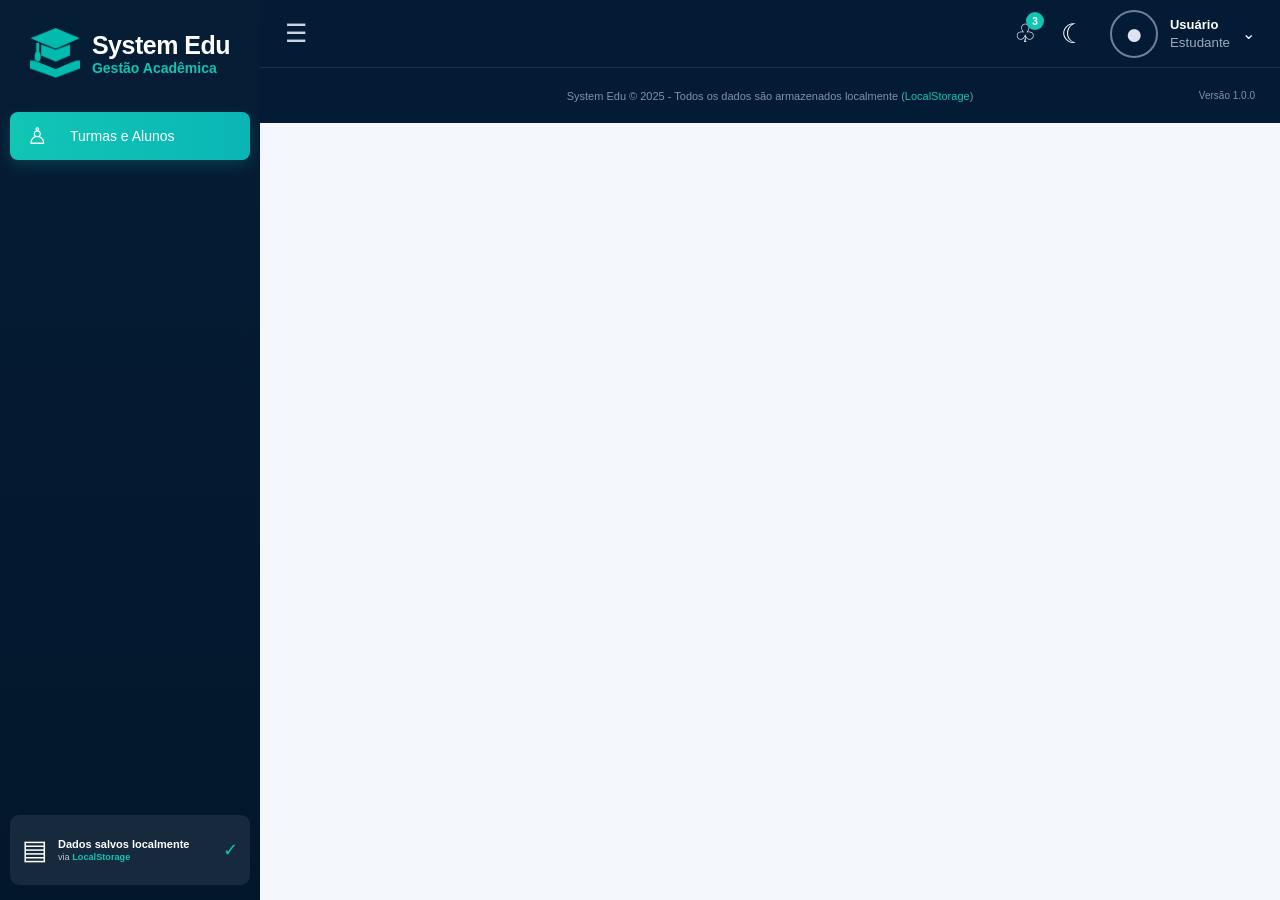
==== index.html @ 780459ab "layout" ====
<!DOCTYPE html>
<html lang="pt-BR">

<head>
  <meta charset="UTF-8">
  <meta name="viewport" content="width=device-width, initial-scale=1.0">
  <title>System Edu - Gestão Acadêmica</title>
  <link rel="stylesheet" href="layout.css">
  <link rel="stylesheet" href="alunos.css">
</head>

<body>

  <!-- SIDEBAR -->
  <aside class="sidebar">

    <div class="logo">
      <div class="logo-icon">
        <img src="imagens/logo.png" alt="Logo do System Edu">
      </div>
      <div>
        <h1>System Edu</h1>
        <span>Gestão Acadêmica</span>
      </div>
    </div>

    <nav class="menu">

      <a href="#" class="menu-item active">
        <span class="menu-icon">♙</span>
        Turmas e Alunos
      </a>

    </nav>

    <div class="storage">
      <div class="storage-icon">▤</div>
      <div>
        <strong>Dados salvos localmente</strong>
        <small>via <b>LocalStorage</b></small>
      </div>
      <span class="check">✓</span>
    </div>

  </aside>

  <!-- CONTEÚDO PRINCIPAL -->
  <main class="main">

    <!-- HEADER -->
    <header class="header">

      <button class="hamburger">☰</button>

      <div class="header-right">

        <div class="notification">
          ♧
          <span>3</span>
        </div>

        <div class="moon">☾</div>

        <div class="profile">
          <div class="avatar">●</div>

          <div class="profile-info">
            <strong>Usuário</strong>
            <small>Estudante</small>
          </div>

          <span>⌄</span>
        </div>

      </div>

    </header>

    <!-- FOOTER -->
    <footer>
      System Edu © 2025 - Todos os dados são armazenados localmente
      (<span>LocalStorage</span>)

      <small>Versão 1.0.0</small>
    </footer>

  </main>

</body>

</html>
---- layout.css ----
* {
    margin: 0;
    padding: 0;
    box-sizing: border-box;
}

:root {
    --sidebar: #061d36;
    --sidebar-light: #0b2948;
    --background: #f4f7fb;
    --panel: #ffffff;

    --text: #152d4d;
    --text-light: #718096;

    --cyan: #11c5b5;
    --cyan-dark: #08aa9c;
    --purple: #7135e8;
    --blue: #1683df;
    --green: #12a84a;
    --yellow: #f5ad00;
    --orange: #ff8b00;
    --pink: #ef4b88;
    --red: #f43f63;

    --border: #e1e7ee;
}

body {
    font-family: Arial, Helvetica, sans-serif;
    background: var(--background);
    color: var(--text);
}


/* =========================
   SIDEBAR
========================= */

.sidebar {
    position: fixed;
    left: 0;
    top: 0;

    width: 260px;
    height: 100vh;

    background: linear-gradient(180deg,
            #061d36 0%,
            #03172b 100%);

    color: white;

    display: flex;
    flex-direction: column;

    padding: 25px 10px 15px;

    z-index: 10;
}


.logo {
    display: flex;
    align-items: center;
    gap: 12px;
    padding: 0 13px 30px;
    justify-content: center;
}

.logo h1 {
    font-size: 25px;
    letter-spacing: -0.5px;
}

.logo img {
    margin-top: 3px;
    width: 50px;
    height: 50px;
}

.logo span {
    display: block;

    font-size: 14px;
    color: var(--cyan);
    font-weight: bold;
}


.menu {
    display: flex;
    flex-direction: column;
    gap: 5px;
}


.menu-item {
    height: 48px;

    display: flex;
    align-items: center;
    gap: 20px;

    padding: 0 15px;

    border-radius: 8px;

    color: #d3dce8;
    text-decoration: none;

    font-size: 14px;

    transition: .2s;
}

.menu-item:hover {
    background: rgba(255, 255, 255, .07);
}

.menu-item.active {
    background: linear-gradient(90deg,
            #11c6b5,
            #0ab6b5);

    color: white;
    box-shadow: 0 5px 15px rgba(17, 197, 181, .2);
}

.menu-icon {
    width: 25px;

    text-align: center;

    font-size: 23px;
}


.storage {
    margin-top: auto;

    min-height: 70px;

    padding: 12px;

    border-radius: 9px;

    background: rgba(255, 255, 255, .08);

    display: flex;
    align-items: center;
    gap: 10px;

    font-size: 11px;
}

.storage-icon {
    font-size: 27px;
}

.storage strong {
    display: block;
    font-size: 11px;
}

.storage small {
    color: #b9c5d3;
}

.storage b {
    color: var(--cyan);
}

.check {
    margin-left: auto;
    color: var(--cyan);
    font-size: 18px;
}


/* =========================
   MAIN
========================= */

.main {
    margin-left: 260px;
    min-height: 100vh;
}


/* =========================
   HEADER
========================= */

.header {
    height: 68px;

    background: #031b35;

    border-bottom: 1px solid rgba(255, 255, 255, .1);

    display: flex;
    align-items: center;

    padding: 0 25px;

    color: white;
}

.hamburger {
    border: none;
    background: transparent;

    color: #cbd5e1;

    font-size: 25px;

    cursor: pointer;
}

.header-right {
    margin-left: auto;

    display: flex;
    align-items: center;

    gap: 25px;
}

.notification {
    position: relative;

    font-size: 25px;
}

.notification span {
    position: absolute;

    top: -7px;
    right: -8px;

    width: 18px;
    height: 18px;

    border-radius: 50%;

    background: var(--cyan);

    display: flex;
    align-items: center;
    justify-content: center;

    font-size: 10px;
    font-weight: bold;
}

.moon {
    font-size: 27px;
}

.profile {
    display: flex;
    align-items: center;
    gap: 12px;
}

.avatar {
    width: 48px;
    height: 48px;

    border: 2px solid #718096;

    border-radius: 50%;

    display: flex;
    align-items: center;
    justify-content: center;

    font-size: 30px;

    color: #dce5ef;
}

.profile-info strong {
    display: block;
    font-size: 13px;
}

.profile-info small {
    display: block;
    margin-top: 3px;
    color: #9aa9bb;
}

/* =========================
   FOOTER
========================= */

footer {
    height: 55px;

    margin-top: 0;

    padding: 0 25px;

    background: #031b35;

    color: #8292a7;

    display: flex;
    align-items: center;
    justify-content: center;

    position: relative;

    font-size: 11px;
}

footer span {
    color: var(--cyan);
}

footer small {
    position: absolute;

    right: 25px;

    font-size: 10px;
}


/* =========================
   RESPONSIVIDADE
========================= */

@media (max-width: 1200px) {

    .sidebar {
        width: 220px;
    }

    .main {
        margin-left: 220px;
    }
}


@media (max-width: 900px) {

    .sidebar {
        width: 70px;
        padding: 20px 8px;
    }

    .logo {
        justify-content: center;
        padding: 0 0 25px;
    }

    .logo>div:last-child,
    .menu-item {
        font-size: 0;
    }

    .menu-item {
        justify-content: center;
        padding: 0;
    }

    .storage {
        display: none;
    }

    .main {
        margin-left: 70px;
    }
}


@media (max-width: 650px) {
    .header {
        padding: 0 15px;
    }

    .profile-info {
        display: none;
    }

    footer {
        text-align: center;
        padding: 10px;
    }

    footer small {
        display: none;
    }
}


@media (max-width: 450px) {

    .sidebar {
        display: none;
    }

    .main {
        margin-left: 0;
    }
}
---- alunos.css ----
/* ================================
   MAIN
================================ */

.main {
  margin-left: 260px;

  min-height: 100vh;

  background: var(--background);

  color: var(--text);
}


/* ================================
   CABEÇALHO DA PÁGINA
================================ */

.page-header {
  display: flex;
  align-items: center;

  gap: 14px;

  padding: 20px 25px 15px;
}

.page-icon {
  width: 44px;
  height: 44px;

  display: flex;
  align-items: center;
  justify-content: center;

  border-radius: 9px;

  background: #102e50;

  color: white;

  font-size: 22px;
}

.page-header h2 {
  font-size: 25px;

  margin-bottom: 4px;
}

.page-header p {
  color: var(--text-light);

  font-size: 13px;
}


/* ================================
   CARD
================================ */

.card {
  background: var(--panel);

  border: 1px solid var(--border);

  border-radius: 10px;

  margin: 0 20px 15px;

  overflow: hidden;
}


/* ================================
   TÍTULO DO CARD
================================ */

.card-title {
  padding: 20px 22px 12px;

  border-bottom: 1px solid var(--border);
}

.card-title h3 {
  position: relative;

  display: inline-block;

  font-size: 15px;

  padding-bottom: 12px;
}

.card-title h3::after {
  content: "";

  position: absolute;

  left: 0;
  bottom: -13px;

  width: 75px;
  height: 2px;

  background: var(--cyan);
}


/* ================================
   FORMULÁRIO
================================ */

.student-form {
  padding: 20px 22px;

  display: grid;

  grid-template-columns:
    repeat(4, 1fr);

  gap: 18px 22px;
}

.form-group {
  display: flex;
  flex-direction: column;
}

.form-group label {
  margin-bottom: 7px;

  font-size: 11px;

  font-weight: bold;

  color: var(--text);
}

.form-group input,
.form-group select {
  width: 100%;

  height: 42px;

  padding: 0 12px;

  border: 1px solid #dce3eb;

  border-radius: 6px;

  background: white;

  color: #52657d;

  font-family: inherit;

  font-size: 11px;

  outline: none;

  transition: border .2s, box-shadow .2s;
}

.form-group input::placeholder {
  color: #a1adbd;
}

.form-group input:focus,
.form-group select:focus {
  border-color: var(--cyan);

  box-shadow:
    0 0 0 2px rgba(17, 197, 181, .08);
}


/* Remove aparência padrão em alguns navegadores */

.form-group input[type="date"] {
  color: #52657d;
}


/* ================================
   BOTÃO DO FORMULÁRIO
================================ */

.form-actions {
  grid-column: 1 / -1;

  display: flex;
  justify-content: flex-end;

  margin-top: 2px;
}

.btn-primary {
  height: 42px;

  padding: 0 22px;

  border: none;

  border-radius: 6px;

  background: var(--cyan);

  color: white;

  font-size: 12px;

  font-weight: bold;

  cursor: pointer;

  transition: .2s;
}

.btn-primary:hover {
  background: var(--cyan-dark);

  transform: translateY(-1px);
}


/* ================================
   CABEÇALHO DA TABELA
================================ */

.table-header {
  min-height: 70px;

  padding: 15px 22px;

  display: flex;

  align-items: center;

  justify-content: space-between;

  border-bottom: 1px solid var(--border);
}

.table-header h3 {
  font-size: 15px;
}

.table-header h3 span {
  color: var(--text-light);

  font-weight: normal;
}


/* ================================
   FERRAMENTAS
================================ */

.table-tools {
  display: flex;

  gap: 12px;
}

.search-box {
  width: 245px;
  height: 36px;

  display: flex;
  align-items: center;

  gap: 8px;

  padding: 0 11px;

  border: 1px solid var(--border);

  border-radius: 6px;

  background: white;
}

.search-box span {
  font-size: 20px;

  color: #718096;
}

.search-box input {
  width: 100%;

  border: none;
  outline: none;

  font-family: inherit;

  font-size: 11px;

  color: var(--text);
}

.search-box input::placeholder {
  color: #a1adbd;
}


.btn-filter {
  height: 36px;

  padding: 0 16px;

  border: none;

  border-radius: 6px;

  background: var(--cyan);

  color: white;

  font-size: 11px;

  font-weight: bold;

  cursor: pointer;
}

.btn-filter:hover {
  background: var(--cyan-dark);
}


/* ================================
   TABELA
================================ */

.table-container {
  width: 100%;

  overflow-x: auto;
}

.students-table {
  width: 100%;

  border-collapse: collapse;

  white-space: nowrap;
}

.students-table th {
  height: 45px;

  padding: 0 10px;

  text-align: left;

  background: #fafbfd;

  border-bottom: 1px solid var(--border);

  color: #53657d;

  font-size: 10px;

  font-weight: bold;
}

.students-table td {
  height: 58px;

  padding: 0 10px;

  border-bottom: 1px solid var(--border);

  color: #52657d;

  font-size: 10px;
}

.students-table tbody tr {
  transition: background .15s;
}

.students-table tbody tr:hover {
  background: #f8fbfc;
}


/* ================================
   NOME DO ALUNO
================================ */

.student-name {
  display: flex;

  align-items: center;

  gap: 9px;

  min-width: 180px;
}

.student-name strong {
  color: var(--text);

  font-size: 11px;
}


/* ================================
   AVATAR
================================ */

.student-avatar {
  width: 29px;
  height: 29px;

  flex-shrink: 0;

  border-radius: 50%;

  display: flex;
  align-items: center;
  justify-content: center;

  color: white;

  font-size: 12px;

  font-weight: bold;
}

.avatar-green {
  background: var(--cyan);
}

.avatar-blue {
  background: var(--blue);
}

.avatar-purple {
  background: var(--purple);
}

.avatar-orange {
  background: var(--orange);
}

.avatar-pink {
  background: var(--pink);
}


/* ================================
   SEXO
================================ */

.gender {
  display: inline-flex;

  align-items: center;

  gap: 5px;

  font-size: 10px;
}

.gender.female {
  color: #ef4b88;
}

.gender.male {
  color: #1683df;
}


/* ================================
   AÇÕES
================================ */

.actions {
  display: flex;

  gap: 6px;
}

.actions button {
  width: 27px;
  height: 27px;

  border: none;

  border-radius: 5px;

  color: white;

  cursor: pointer;

  font-size: 13px;

  transition: .2s;
}

.actions .edit {
  background: var(--cyan);
}

.actions .delete {
  background: var(--red);
}

.actions button:hover {
  filter: brightness(.9);

  transform: translateY(-1px);
}


/* ================================
   RODAPÉ DA TABELA
================================ */

.table-footer {
  min-height: 58px;

  padding: 10px 22px;

  display: flex;

  align-items: center;

  justify-content: space-between;

  color: var(--text-light);

  font-size: 10px;
}


/* ================================
   PAGINAÇÃO
================================ */

.pagination {
  display: flex;

  align-items: center;

  gap: 8px;
}

.pagination button {
  width: 35px;
  height: 32px;

  border: 1px solid var(--border);

  border-radius: 5px;

  background: white;

  color: var(--text);

  cursor: pointer;

  font-size: 15px;
}

.pagination button:hover {
  border-color: var(--cyan);

  color: var(--cyan);
}

.pagination button.current {
  background: var(--cyan);

  border-color: var(--cyan);

  color: white;

  font-weight: bold;
}


/* ================================
   ITENS POR PÁGINA
================================ */

.per-page {
  height: 32px;

  padding: 0 10px;

  border: 1px solid var(--border);

  border-radius: 5px;

  background: white;

  color: #52657d;

  font-size: 10px;

  outline: none;
}


/* ================================
   RESPONSIVIDADE
================================ */

@media (max-width: 1200px) {

  .student-form {
    grid-template-columns:
      repeat(2, 1fr);
  }

}


@media (max-width: 850px) {

  .main {
    margin-left: 70px;
  }

  .page-header {
    padding-left: 15px;
  }

  .card {
    margin-left: 15px;
    margin-right: 15px;
  }

  .table-header {
    align-items: flex-start;

    flex-direction: column;

    gap: 12px;
  }

}


@media (max-width: 600px) {

  .student-form {
    grid-template-columns: 1fr;
  }

  .form-actions {
    justify-content: stretch;
  }

  .btn-primary {
    width: 100%;
  }

  .table-tools {
    width: 100%;
  }

  .search-box {
    flex: 1;

    width: auto;
  }

  .table-footer {
    flex-wrap: wrap;

    gap: 15px;
  }

}


@media (max-width: 450px) {

  .main {
    margin-left: 0;
  }

  .page-header h2 {
    font-size: 20px;
  }

  .page-header p {
    font-size: 11px;
  }

  .table-tools {
    flex-direction: column;
  }

  .btn-filter {
    width: 100%;
  }

}
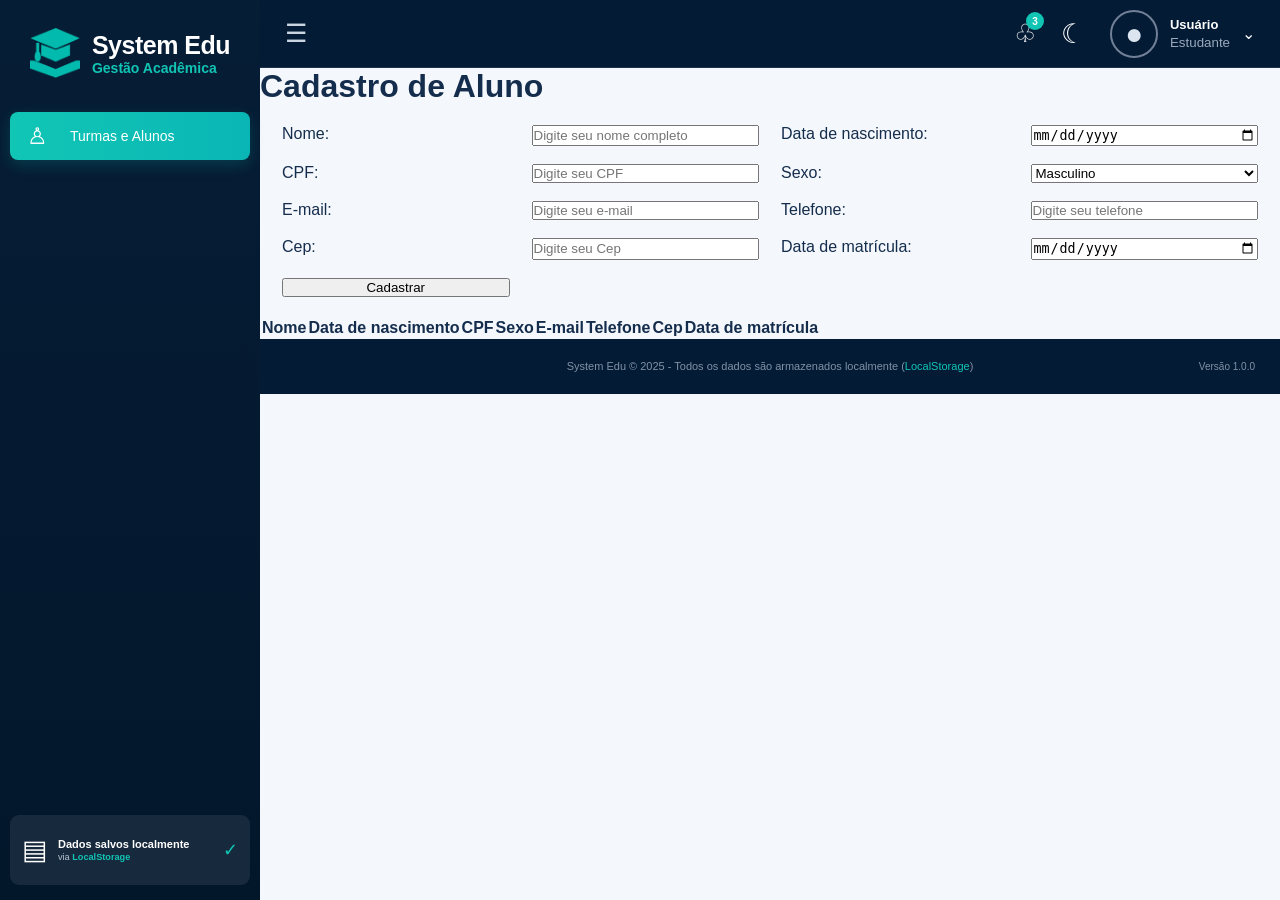
==== commit eb8e66c8: "modificar" ====
--- a/index.html
+++ b/index.html
@@ -76,6 +76,60 @@
 
     </header>
 
+        <H1>Cadastro de Aluno</H1>
+    <form class="student-form" id="formCadastro">
+        <label for="nome">Nome:</label>
+        <input type="text" id="nome" placeholder="Digite seu nome completo">
+
+        <label for="data_nascimento"> Data de nascimento:</label>
+        <input type="date" id="data_nascimento" placeholder="Digite sua data de nascimento">
+
+        <label for="cpf">CPF:</label>
+        <input type="text" id="cpf" placeholder="Digite seu CPF">
+
+        <label for="sexo">Sexo:</label>
+
+        <select id="sexo">
+            <option value="masculino">Masculino</option>
+            <option value="feminino">Feminino</option>
+        </select>
+
+        <label for="email">E-mail:</label>
+        <input type="email" id="email" placeholder="Digite seu e-mail">
+
+        <label for="telefone">Telefone:</label>
+        <input type="text" id="telefone" placeholder="Digite seu telefone">
+
+        <label for="cep">Cep:</label>
+        <input type="text" id="cep" placeholder="Digite seu Cep">
+
+        <label for="data_matricula">Data de matrícula:</label>
+        <input type="date" id="data_matricula" placeholder="Digite a data de matrícula">
+
+        <button type="submit">Cadastrar</button>
+</form>
+
+<table>
+    <tr>
+        <th>Nome</th>
+
+        <th>Data de nascimento</th>
+        
+        <th>CPF</th>
+        
+        <th>Sexo</th>
+        
+        <th>E-mail</th>
+        
+        <th>Telefone</th>
+        
+        <th>Cep</th>
+        
+        <th>Data de matrícula</th>
+    </tr>
+</table> 
+
+
     <!-- FOOTER -->
     <footer>
       System Edu © 2025 - Todos os dados são armazenados localmente
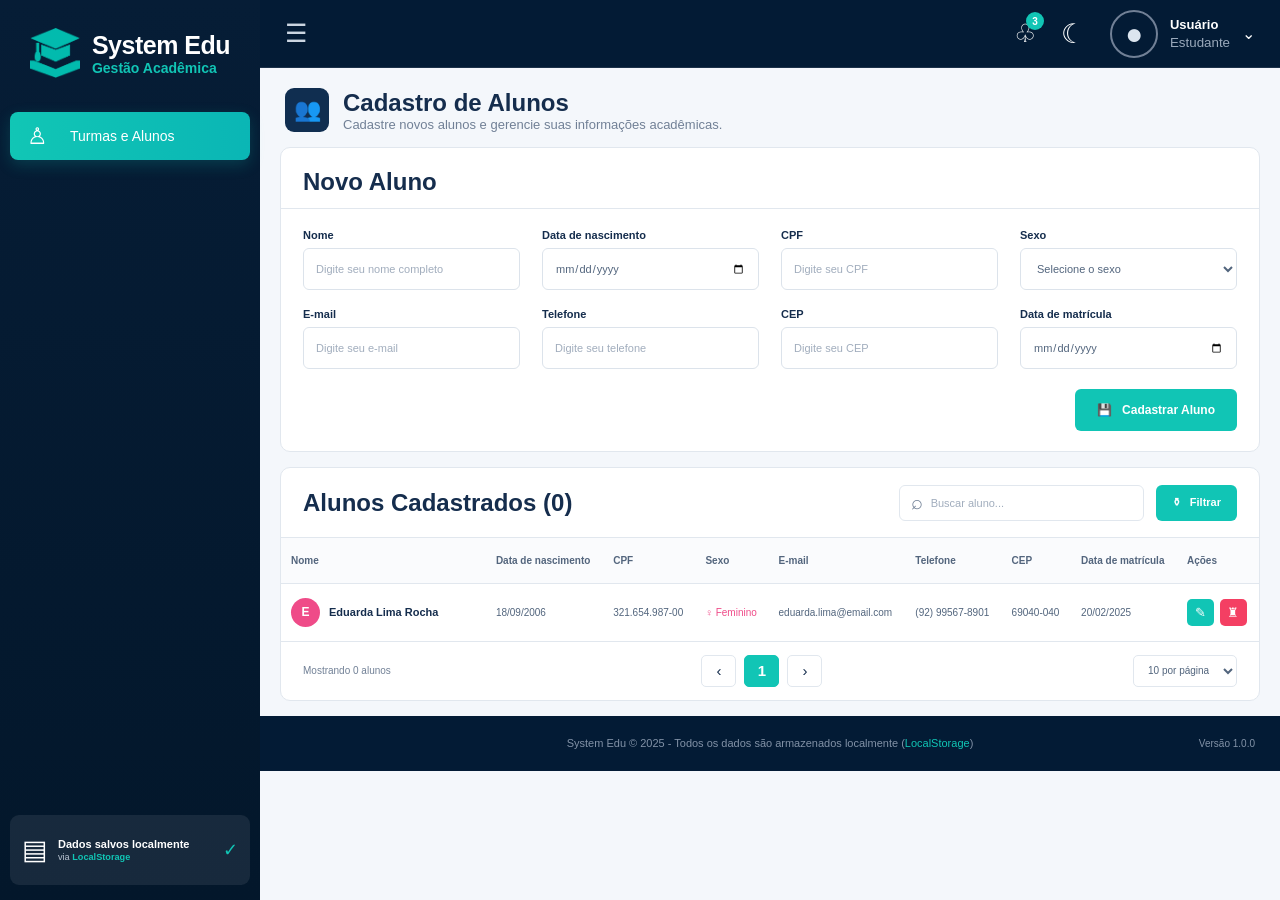
==== commit 42aedff8: "Layout:Tabela Alunos" ====
--- a/index.html
+++ b/index.html
@@ -1,145 +1,309 @@
-<!DOCTYPE html>
+<!doctype html>
 <html lang="pt-BR">
-
-<head>
-  <meta charset="UTF-8">
-  <meta name="viewport" content="width=device-width, initial-scale=1.0">
-  <title>System Edu - Gestão Acadêmica</title>
-  <link rel="stylesheet" href="layout.css">
-  <link rel="stylesheet" href="alunos.css">
-</head>
-
-<body>
-
-  <!-- SIDEBAR -->
-  <aside class="sidebar">
-
-    <div class="logo">
-      <div class="logo-icon">
-        <img src="imagens/logo.png" alt="Logo do System Edu">
+  <head>
+    <meta charset="UTF-8" />
+    <meta name="viewport" content="width=device-width, initial-scale=1.0" />
+    <title>System Edu - Gestão Acadêmica</title>
+    <link rel="stylesheet" href="layout.css" />
+    <link rel="stylesheet" href="alunos.css" />
+  </head>
+
+  <body>
+    <!-- SIDEBAR -->
+    <aside class="sidebar">
+      <div class="logo">
+        <div class="logo-icon">
+          <img src="imagens/logo.png" alt="Logo do System Edu" />
+        </div>
+        <div>
+          <h1>System Edu</h1>
+          <span>Gestão Acadêmica</span>
+        </div>
       </div>
-      <div>
-        <h1>System Edu</h1>
-        <span>Gestão Acadêmica</span>
+
+      <nav class="menu">
+        <a href="#" class="menu-item active">
+          <span class="menu-icon">♙</span>
+          Turmas e Alunos
+        </a>
+      </nav>
+
+      <div class="storage">
+        <div class="storage-icon">▤</div>
+        <div>
+          <strong>Dados salvos localmente</strong>
+          <small>via <b>LocalStorage</b></small>
+        </div>
+        <span class="check">✓</span>
       </div>
-    </div>
-
-    <nav class="menu">
-
-      <a href="#" class="menu-item active">
-        <span class="menu-icon">♙</span>
-        Turmas e Alunos
-      </a>
-
-    </nav>
-
-    <div class="storage">
-      <div class="storage-icon">▤</div>
-      <div>
-        <strong>Dados salvos localmente</strong>
-        <small>via <b>LocalStorage</b></small>
-      </div>
-      <span class="check">✓</span>
-    </div>
-
-  </aside>
-
-  <!-- CONTEÚDO PRINCIPAL -->
-  <main class="main">
-
-    <!-- HEADER -->
-    <header class="header">
-
-      <button class="hamburger">☰</button>
-
-      <div class="header-right">
-
-        <div class="notification">
-          ♧
-          <span>3</span>
-        </div>
-
-        <div class="moon">☾</div>
-
-        <div class="profile">
-          <div class="avatar">●</div>
-
-          <div class="profile-info">
-            <strong>Usuário</strong>
-            <small>Estudante</small>
-          </div>
-
-          <span>⌄</span>
-        </div>
-
-      </div>
-
-    </header>
-
-        <H1>Cadastro de Aluno</H1>
-    <form class="student-form" id="formCadastro">
-        <label for="nome">Nome:</label>
-        <input type="text" id="nome" placeholder="Digite seu nome completo">
-
-        <label for="data_nascimento"> Data de nascimento:</label>
-        <input type="date" id="data_nascimento" placeholder="Digite sua data de nascimento">
-
-        <label for="cpf">CPF:</label>
-        <input type="text" id="cpf" placeholder="Digite seu CPF">
-
-        <label for="sexo">Sexo:</label>
-
-        <select id="sexo">
-            <option value="masculino">Masculino</option>
-            <option value="feminino">Feminino</option>
-        </select>
-
-        <label for="email">E-mail:</label>
-        <input type="email" id="email" placeholder="Digite seu e-mail">
-
-        <label for="telefone">Telefone:</label>
-        <input type="text" id="telefone" placeholder="Digite seu telefone">
-
-        <label for="cep">Cep:</label>
-        <input type="text" id="cep" placeholder="Digite seu Cep">
-
-        <label for="data_matricula">Data de matrícula:</label>
-        <input type="date" id="data_matricula" placeholder="Digite a data de matrícula">
-
-        <button type="submit">Cadastrar</button>
-</form>
-
-<table>
-    <tr>
-        <th>Nome</th>
-
-        <th>Data de nascimento</th>
-        
-        <th>CPF</th>
-        
-        <th>Sexo</th>
-        
-        <th>E-mail</th>
-        
-        <th>Telefone</th>
-        
-        <th>Cep</th>
-        
-        <th>Data de matrícula</th>
-    </tr>
-</table> 
-
-
-    <!-- FOOTER -->
-    <footer>
-      System Edu © 2025 - Todos os dados são armazenados localmente
-      (<span>LocalStorage</span>)
-
-      <small>Versão 1.0.0</small>
-    </footer>
-
-  </main>
-
-</body>
-
-</html>+    </aside>
+
+    <!-- CONTEÚDO PRINCIPAL -->
+    <main class="main">
+      <!-- HEADER -->
+      <header class="header">
+        <button class="hamburger">☰</button>
+
+        <div class="header-right">
+          <div class="notification">
+            ♧
+            <span>3</span>
+          </div>
+
+          <div class="moon">☾</div>
+
+          <div class="profile">
+            <div class="avatar">●</div>
+
+            <div class="profile-info">
+              <strong>Usuário</strong>
+              <small>Estudante</small>
+            </div>
+
+            <span>⌄</span>
+          </div>
+        </div>
+      </header>
+
+      <section class="page-header">
+        <div class="page-icon">👥</div>
+
+        <div>
+          <h1>Cadastro de Alunos</h1>
+
+          <p>Cadastre novos alunos e gerencie suas informações acadêmicas.</p>
+        </div>
+      </section>
+
+      <!-- ==========================================
+         FORMULÁRIO DE CADASTRO
+    =========================================== -->
+
+      <section class="card student-form-card">
+        <!-- Título do formulário -->
+        <div class="card-title">
+          <h2>Novo Aluno</h2>
+        </div>
+
+        <!-- Formulário -->
+        <form id="formCadastro" class="student-form">
+          <!-- Nome -->
+          <div class="form-group">
+            <label for="nome"> Nome </label>
+
+            <input
+              placeholder="Digite seu nome completo"
+              type="text"
+              id="form_nome"
+            />
+          </div>
+
+          <!-- Data de nascimento -->
+          <div class="form-group">
+            <label for="data_nascimento"> Data de nascimento </label>
+
+            <input type="date" id="form_data_nascimento" />
+          </div>
+
+          <!-- CPF -->
+          <div class="form-group">
+            <label for="cpf"> CPF </label>
+
+            <input placeholder="Digite seu CPF" type="text" id="form_cpf" />
+          </div>
+
+          <!-- Sexo -->
+          <div class="form-group">
+            <label for="sexo"> Sexo </label>
+
+            <select id="form_sexo">
+              <option value="">Selecione o sexo</option>
+
+              <option value="masculino">Masculino</option>
+
+              <option value="feminino">Feminino</option>
+            </select>
+          </div>
+
+          <!-- E-mail -->
+          <div class="form-group">
+            <label for="email"> E-mail </label>
+
+            <input
+              placeholder="Digite seu e-mail"
+              type="email"
+              id="form_email"
+            />
+          </div>
+
+          <!-- Telefone -->
+          <div class="form-group">
+            <label for="telefone"> Telefone </label>
+
+            <input
+              placeholder="Digite seu telefone"
+              type="text"
+              id="form_telefone"
+            />
+          </div>
+
+          <!-- CEP -->
+          <div class="form-group">
+            <label for="cep"> CEP </label>
+
+            <input placeholder="Digite seu CEP" type="text" id="form_cep" />
+          </div>
+
+          <!-- Data de matrícula -->
+          <div class="form-group">
+            <label for="data_matricula"> Data de matrícula </label>
+
+            <input type="date" id="form_data_matricula" />
+          </div>
+
+          <!-- Botão de cadastro -->
+          <div class="form-actions">
+            <button type="submit" class="btn-primary">
+              💾 &nbsp; Cadastrar Aluno
+            </button>
+          </div>
+        </form>
+      </section>
+
+      <!-- ==========================================
+         TABELA DE ALUNOS
+    =========================================== -->
+
+      <section class="card students-card">
+        <!-- Cabeçalho da tabela -->
+        <div class="table-header">
+          <h2>
+            Alunos Cadastrados
+            <span>(0)</span>
+          </h2>
+
+          <!-- Ferramentas da tabela -->
+          <div class="table-tools">
+            <!-- Campo de pesquisa -->
+            <div class="search-box">
+              <span>⌕</span>
+
+              <input
+                type="text"
+                id="buscarAluno"
+                placeholder="Buscar aluno..."
+              />
+            </div>
+
+            <!-- Botão de filtro -->
+            <button type="button" class="btn-filter">⚱ &nbsp; Filtrar</button>
+          </div>
+        </div>
+
+        <!-- ======================================
+             CONTAINER DA TABELA
+        ======================================= -->
+
+        <div class="table-container">
+          <table class="students-table">
+            <!-- Cabeçalho da tabela -->
+            <thead>
+              <tr>
+                <th>Nome</th>
+
+                <th>Data de nascimento</th>
+
+                <th>CPF</th>
+
+                <th>Sexo</th>
+
+                <th>E-mail</th>
+
+                <th>Telefone</th>
+
+                <th>CEP</th>
+
+                <th>Data de matrícula</th>
+
+                <th>Ações</th>
+              </tr>
+            </thead>
+
+            <!--
+                    Corpo da tabela.
+
+                    Os alunos serão adicionados aqui
+                    posteriormente através do JavaScript.
+                -->
+            <tbody id="students-table-body">
+              <td>
+                <div class="student-name">
+                  <div class="student-avatar avatar-pink">E</div>
+
+                  <strong> Eduarda Lima Rocha </strong>
+                </div>
+              </td>
+
+              <td>18/09/2006</td>
+
+              <td>321.654.987-00</td>
+
+              <td>
+                <span class="gender female"> ♀ Feminino </span>
+              </td>
+
+              <td>eduarda.lima@email.com</td>
+
+              <td>(92) 99567-8901</td>
+
+              <td>69040-040</td>
+
+              <td>20/02/2025</td>
+
+              <td>
+                <div class="actions">
+                  <button class="edit">✎</button>
+                  <button class="delete">♜</button>
+                </div>
+              </td>
+            </tbody>
+          </table>
+        </div>
+
+        <!-- ======================================
+             RODAPÉ DA TABELA / PAGINAÇÃO
+        ======================================= -->
+
+        <div class="table-footer">
+          <span id="contadorAlunos"> Mostrando 0 alunos </span>
+
+          <!-- Paginação -->
+          <div class="pagination">
+            <button type="button">‹</button>
+
+            <button type="button" class="current">1</button>
+
+            <button type="button">›</button>
+          </div>
+
+          <!-- Quantidade por página -->
+          <select class="per-page">
+            <option value="10">10 por página</option>
+
+            <option value="20">20 por página</option>
+
+            <option value="50">50 por página</option>
+          </select>
+        </div>
+      </section>
+
+      <!-- FOOTER -->
+      <footer>
+        System Edu © 2025 - Todos os dados são armazenados localmente
+        (<span>LocalStorage</span>)
+
+        <small>Versão 1.0.0</small>
+      </footer>
+    </main>
+  </body>
+</html>
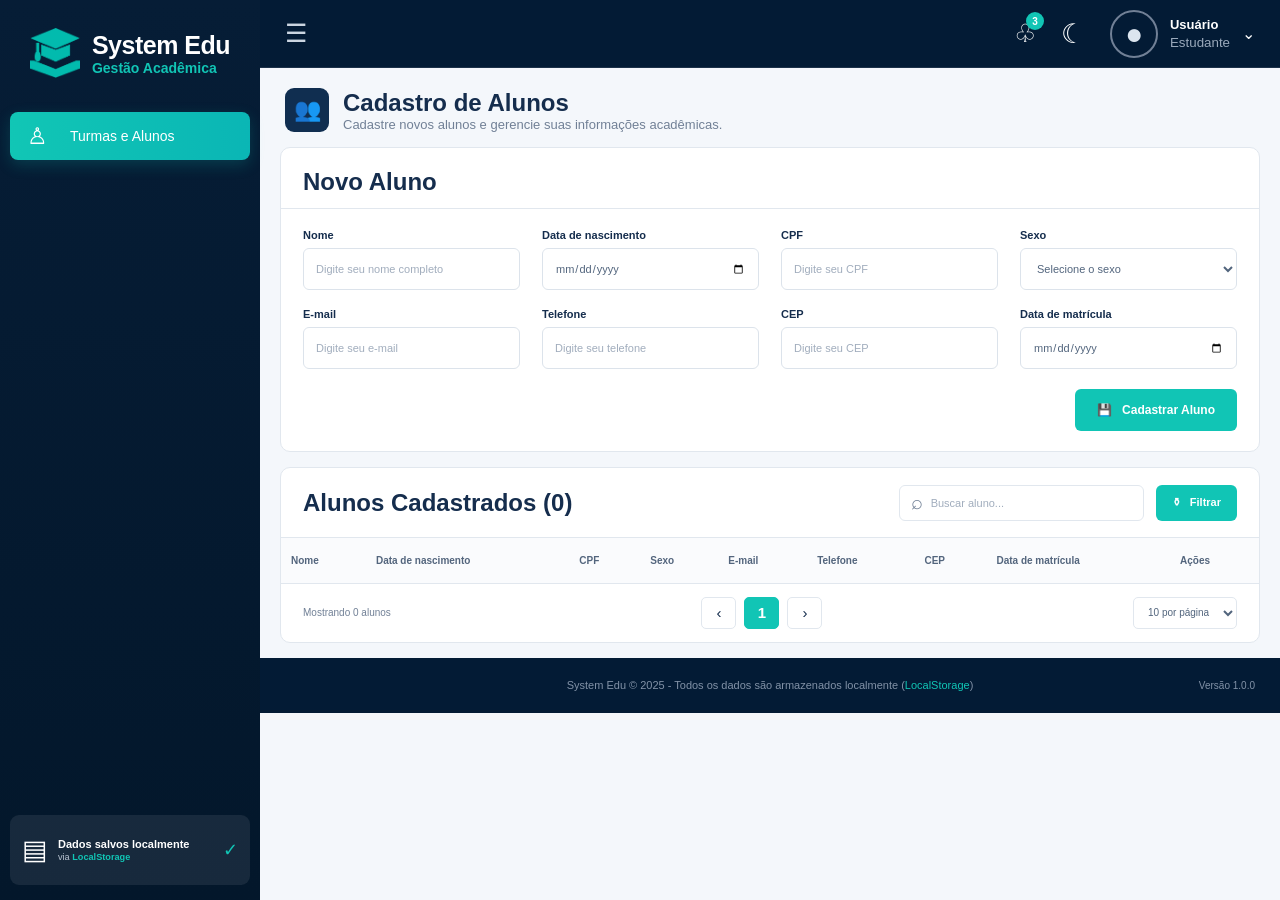
==== commit 4246a7fb: "Form: Cadastro Alunos" ====
--- a/index.html
+++ b/index.html
@@ -92,6 +92,7 @@
             <label for="nome"> Nome </label>
 
             <input
+              required
               placeholder="Digite seu nome completo"
               type="text"
               id="form_nome"
@@ -102,14 +103,19 @@
           <div class="form-group">
             <label for="data_nascimento"> Data de nascimento </label>
 
-            <input type="date" id="form_data_nascimento" />
+            <input required type="date" id="form_data_nascimento" />
           </div>
 
           <!-- CPF -->
           <div class="form-group">
             <label for="cpf"> CPF </label>
 
-            <input placeholder="Digite seu CPF" type="text" id="form_cpf" />
+            <input
+              required
+              placeholder="Digite seu CPF"
+              type="text"
+              id="form_cpf"
+            />
           </div>
 
           <!-- Sexo -->
@@ -130,6 +136,7 @@
             <label for="email"> E-mail </label>
 
             <input
+              required
               placeholder="Digite seu e-mail"
               type="email"
               id="form_email"
@@ -141,6 +148,7 @@
             <label for="telefone"> Telefone </label>
 
             <input
+              required
               placeholder="Digite seu telefone"
               type="text"
               id="form_telefone"
@@ -151,19 +159,24 @@
           <div class="form-group">
             <label for="cep"> CEP </label>
 
-            <input placeholder="Digite seu CEP" type="text" id="form_cep" />
+            <input
+              required
+              placeholder="Digite seu CEP"
+              type="text"
+              id="form_cep"
+            />
           </div>
 
           <!-- Data de matrícula -->
           <div class="form-group">
             <label for="data_matricula"> Data de matrícula </label>
 
-            <input type="date" id="form_data_matricula" />
+            <input required type="date" id="form_data_matricula" />
           </div>
 
           <!-- Botão de cadastro -->
           <div class="form-actions">
-            <button type="submit" class="btn-primary">
+            <button type="submit" class="btn-primary" id="form_btn">
               💾 &nbsp; Cadastrar Aluno
             </button>
           </div>
@@ -179,7 +192,7 @@
         <div class="table-header">
           <h2>
             Alunos Cadastrados
-            <span>(0)</span>
+            <span id="table-count">(0)</span>
           </h2>
 
           <!-- Ferramentas da tabela -->
@@ -230,42 +243,15 @@
             </thead>
 
             <!--
-                    Corpo da tabela.
-
-                    Os alunos serão adicionados aqui
-                    posteriormente através do JavaScript.
-                -->
+                Corpo da tabela.
+
+                Os alunos serão adicionados aqui
+                posteriormente através do JavaScript.
+            -->
             <tbody id="students-table-body">
-              <td>
-                <div class="student-name">
-                  <div class="student-avatar avatar-pink">E</div>
-
-                  <strong> Eduarda Lima Rocha </strong>
-                </div>
-              </td>
-
-              <td>18/09/2006</td>
-
-              <td>321.654.987-00</td>
-
-              <td>
-                <span class="gender female"> ♀ Feminino </span>
-              </td>
-
-              <td>eduarda.lima@email.com</td>
-
-              <td>(92) 99567-8901</td>
-
-              <td>69040-040</td>
-
-              <td>20/02/2025</td>
-
-              <td>
-                <div class="actions">
-                  <button class="edit">✎</button>
-                  <button class="delete">♜</button>
-                </div>
-              </td>
+              <!-- 
+                ...
+              -->
             </tbody>
           </table>
         </div>
@@ -275,7 +261,7 @@
         ======================================= -->
 
         <div class="table-footer">
-          <span id="contadorAlunos"> Mostrando 0 alunos </span>
+          <span id="contadorAlunos">Mostrando 0 alunos</span>
 
           <!-- Paginação -->
           <div class="pagination">
@@ -305,5 +291,6 @@
         <small>Versão 1.0.0</small>
       </footer>
     </main>
+    <script src="./script.js"></script>
   </body>
 </html>
--- a/alunos.css
+++ b/alunos.css
@@ -11,7 +11,6 @@
 
   color: var(--text);
 }
-
 
 /* ================================
    CABEÇALHO DA PÁGINA
@@ -55,7 +54,6 @@
   font-size: 13px;
 }
 
-
 /* ================================
    CARD
 ================================ */
@@ -72,7 +70,6 @@
   overflow: hidden;
 }
 
-
 /* ================================
    TÍTULO DO CARD
 ================================ */
@@ -107,7 +104,6 @@
   background: var(--cyan);
 }
 
-
 /* ================================
    FORMULÁRIO
 ================================ */
@@ -117,8 +113,7 @@
 
   display: grid;
 
-  grid-template-columns:
-    repeat(4, 1fr);
+  grid-template-columns: repeat(4, 1fr);
 
   gap: 18px 22px;
 }
@@ -160,7 +155,9 @@
 
   outline: none;
 
-  transition: border .2s, box-shadow .2s;
+  transition:
+    border 0.2s,
+    box-shadow 0.2s;
 }
 
 .form-group input::placeholder {
@@ -171,10 +168,8 @@
 .form-group select:focus {
   border-color: var(--cyan);
 
-  box-shadow:
-    0 0 0 2px rgba(17, 197, 181, .08);
-}
-
+  box-shadow: 0 0 0 2px rgba(17, 197, 181, 0.08);
+}
 
 /* Remove aparência padrão em alguns navegadores */
 
@@ -182,7 +177,6 @@
   color: #52657d;
 }
 
-
 /* ================================
    BOTÃO DO FORMULÁRIO
 ================================ */
@@ -215,7 +209,7 @@
 
   cursor: pointer;
 
-  transition: .2s;
+  transition: 0.2s;
 }
 
 .btn-primary:hover {
@@ -224,7 +218,6 @@
   transform: translateY(-1px);
 }
 
-
 /* ================================
    CABEÇALHO DA TABELA
 ================================ */
@@ -252,7 +245,6 @@
 
   font-weight: normal;
 }
-
 
 /* ================================
    FERRAMENTAS
@@ -305,7 +297,6 @@
   color: #a1adbd;
 }
 
-
 .btn-filter {
   height: 36px;
 
@@ -330,7 +321,6 @@
   background: var(--cyan-dark);
 }
 
-
 /* ================================
    TABELA
 ================================ */
@@ -380,14 +370,13 @@
 }
 
 .students-table tbody tr {
-  transition: background .15s;
+  transition: background 0.15s;
 }
 
 .students-table tbody tr:hover {
   background: #f8fbfc;
 }
 
-
 /* ================================
    NOME DO ALUNO
 ================================ */
@@ -407,7 +396,6 @@
 
   font-size: 11px;
 }
-
 
 /* ================================
    AVATAR
@@ -452,7 +440,6 @@
   background: var(--pink);
 }
 
-
 /* ================================
    SEXO
 ================================ */
@@ -465,6 +452,8 @@
   gap: 5px;
 
   font-size: 10px;
+
+  text-transform: capitalize;
 }
 
 .gender.female {
@@ -474,7 +463,6 @@
 .gender.male {
   color: #1683df;
 }
-
 
 /* ================================
    AÇÕES
@@ -500,7 +488,7 @@
 
   font-size: 13px;
 
-  transition: .2s;
+  transition: 0.2s;
 }
 
 .actions .edit {
@@ -512,11 +500,10 @@
 }
 
 .actions button:hover {
-  filter: brightness(.9);
+  filter: brightness(0.9);
 
   transform: translateY(-1px);
 }
-
 
 /* ================================
    RODAPÉ DA TABELA
@@ -537,7 +524,6 @@
 
   font-size: 10px;
 }
-
 
 /* ================================
    PAGINAÇÃO
@@ -584,7 +570,6 @@
   font-weight: bold;
 }
 
-
 /* ================================
    ITENS POR PÁGINA
 ================================ */
@@ -607,23 +592,17 @@
   outline: none;
 }
 
-
 /* ================================
    RESPONSIVIDADE
 ================================ */
 
 @media (max-width: 1200px) {
-
   .student-form {
-    grid-template-columns:
-      repeat(2, 1fr);
-  }
-
-}
-
+    grid-template-columns: repeat(2, 1fr);
+  }
+}
 
 @media (max-width: 850px) {
-
   .main {
     margin-left: 70px;
   }
@@ -644,12 +623,9 @@
 
     gap: 12px;
   }
-
-}
-
+}
 
 @media (max-width: 600px) {
-
   .student-form {
     grid-template-columns: 1fr;
   }
@@ -677,12 +653,9 @@
 
     gap: 15px;
   }
-
-}
-
+}
 
 @media (max-width: 450px) {
-
   .main {
     margin-left: 0;
   }
@@ -702,5 +675,4 @@
   .btn-filter {
     width: 100%;
   }
-
-}+}
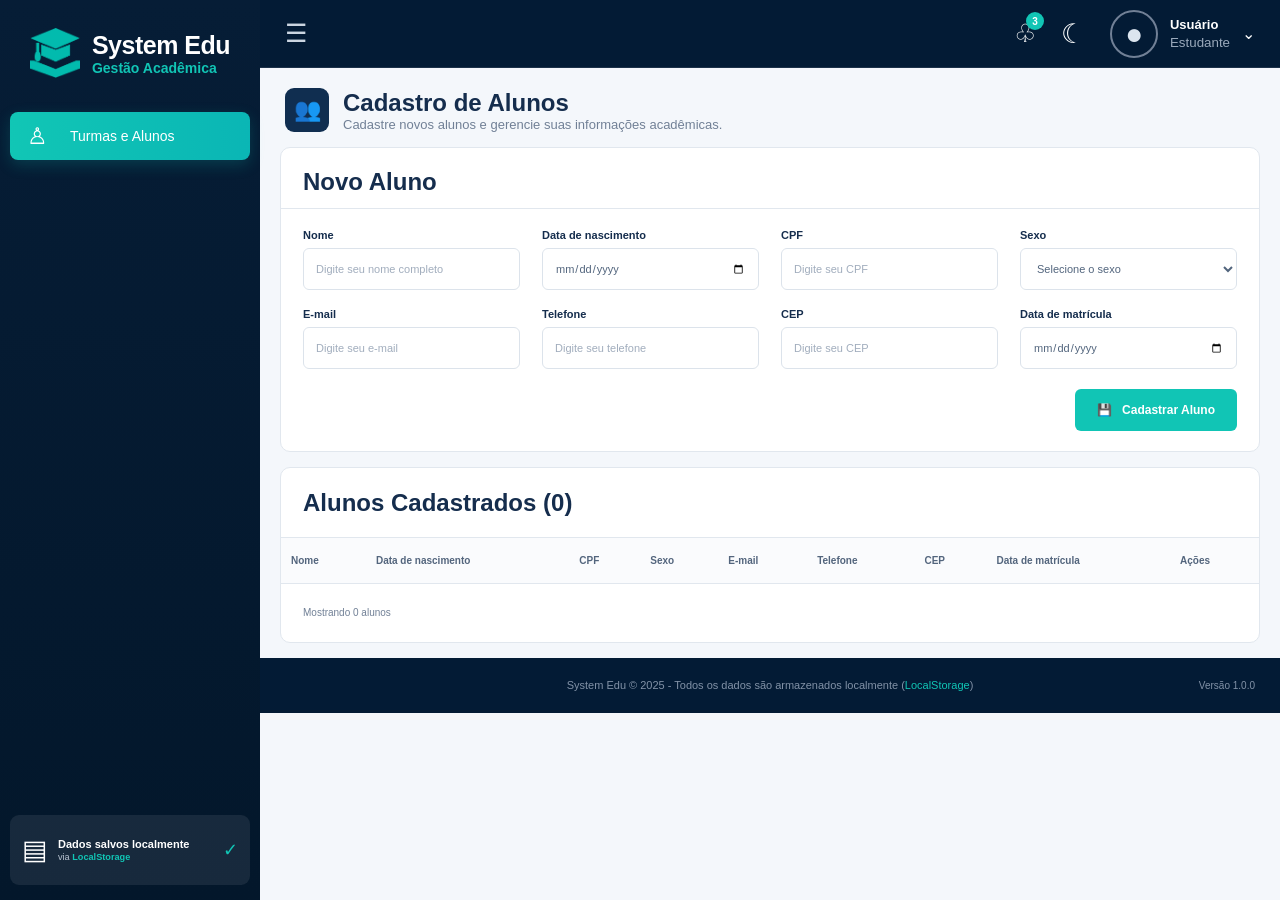
==== commit 3d1c1e81: "comment unused components" ====
--- a/index.html
+++ b/index.html
@@ -195,9 +195,10 @@
             <span id="table-count">(0)</span>
           </h2>
 
-          <!-- Ferramentas da tabela -->
+          <!--
+          <!-Ferramentas da tabela->
           <div class="table-tools">
-            <!-- Campo de pesquisa -->
+            <!-Campo de pesquisa->
             <div class="search-box">
               <span>⌕</span>
 
@@ -208,9 +209,10 @@
               />
             </div>
 
-            <!-- Botão de filtro -->
+            <!-Botão de filtro->
             <button type="button" class="btn-filter">⚱ &nbsp; Filtrar</button>
           </div>
+          -->
         </div>
 
         <!-- ======================================
@@ -263,7 +265,8 @@
         <div class="table-footer">
           <span id="contadorAlunos">Mostrando 0 alunos</span>
 
-          <!-- Paginação -->
+          <!--
+          <!-Paginação->
           <div class="pagination">
             <button type="button">‹</button>
 
@@ -272,14 +275,15 @@
             <button type="button">›</button>
           </div>
 
-          <!-- Quantidade por página -->
+          <!-Quatidade por páginas->
           <select class="per-page">
             <option value="10">10 por página</option>
-
+            
             <option value="20">20 por página</option>
-
+            
             <option value="50">50 por página</option>
           </select>
+          -->
         </div>
       </section>
 
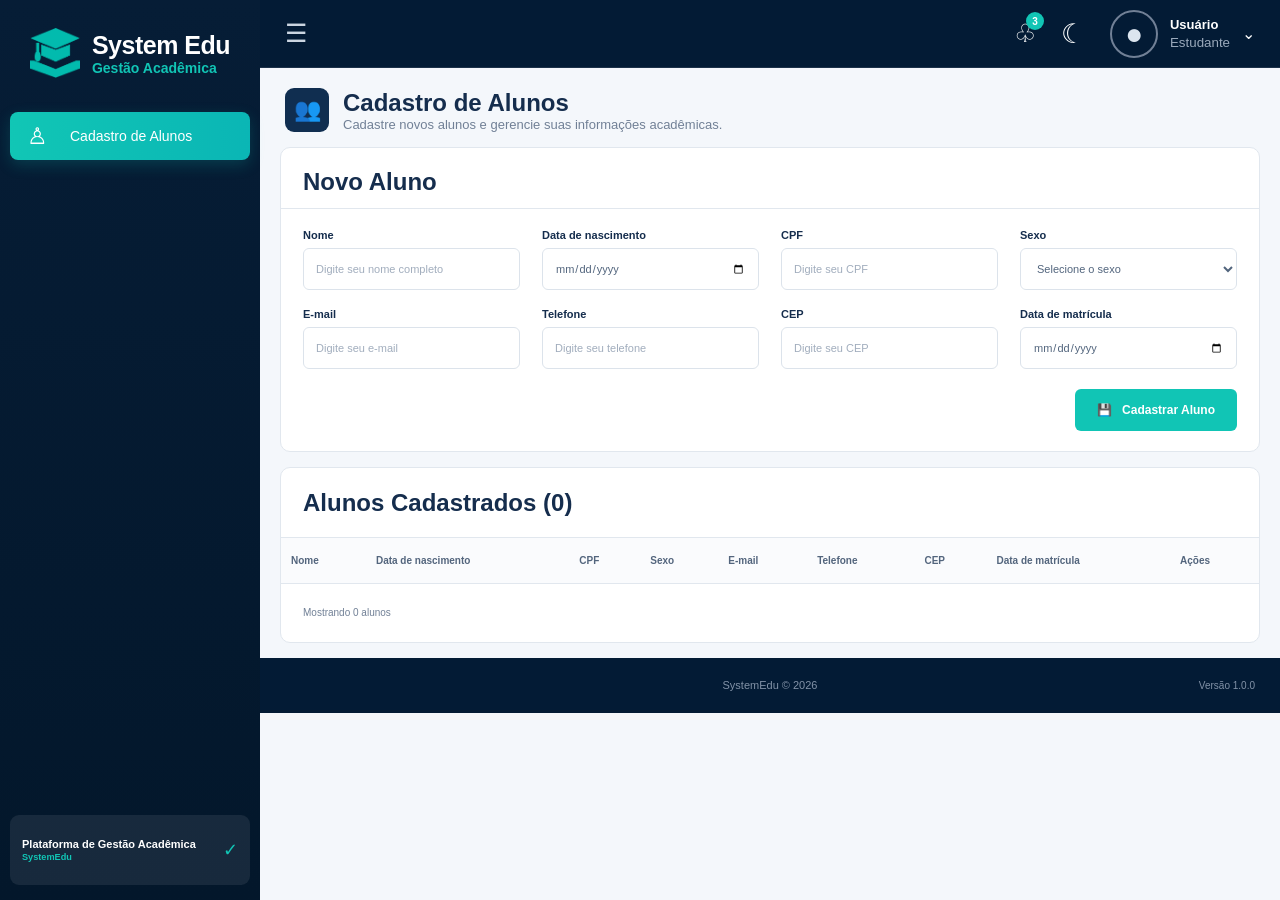
==== commit c1a57744: "UX improve" ====
--- a/index.html
+++ b/index.html
@@ -24,15 +24,14 @@
       <nav class="menu">
         <a href="#" class="menu-item active">
           <span class="menu-icon">♙</span>
-          Turmas e Alunos
+          Cadastro de Alunos
         </a>
       </nav>
 
       <div class="storage">
-        <div class="storage-icon">▤</div>
         <div>
-          <strong>Dados salvos localmente</strong>
-          <small>via <b>LocalStorage</b></small>
+          <strong>Plataforma de Gestão Acadêmica</strong>
+          <small><b>SystemEdu</b></small>
         </div>
         <span class="check">✓</span>
       </div>
@@ -289,8 +288,7 @@
 
       <!-- FOOTER -->
       <footer>
-        System Edu © 2025 - Todos os dados são armazenados localmente
-        (<span>LocalStorage</span>)
+        SystemEdu © 2026
 
         <small>Versão 1.0.0</small>
       </footer>
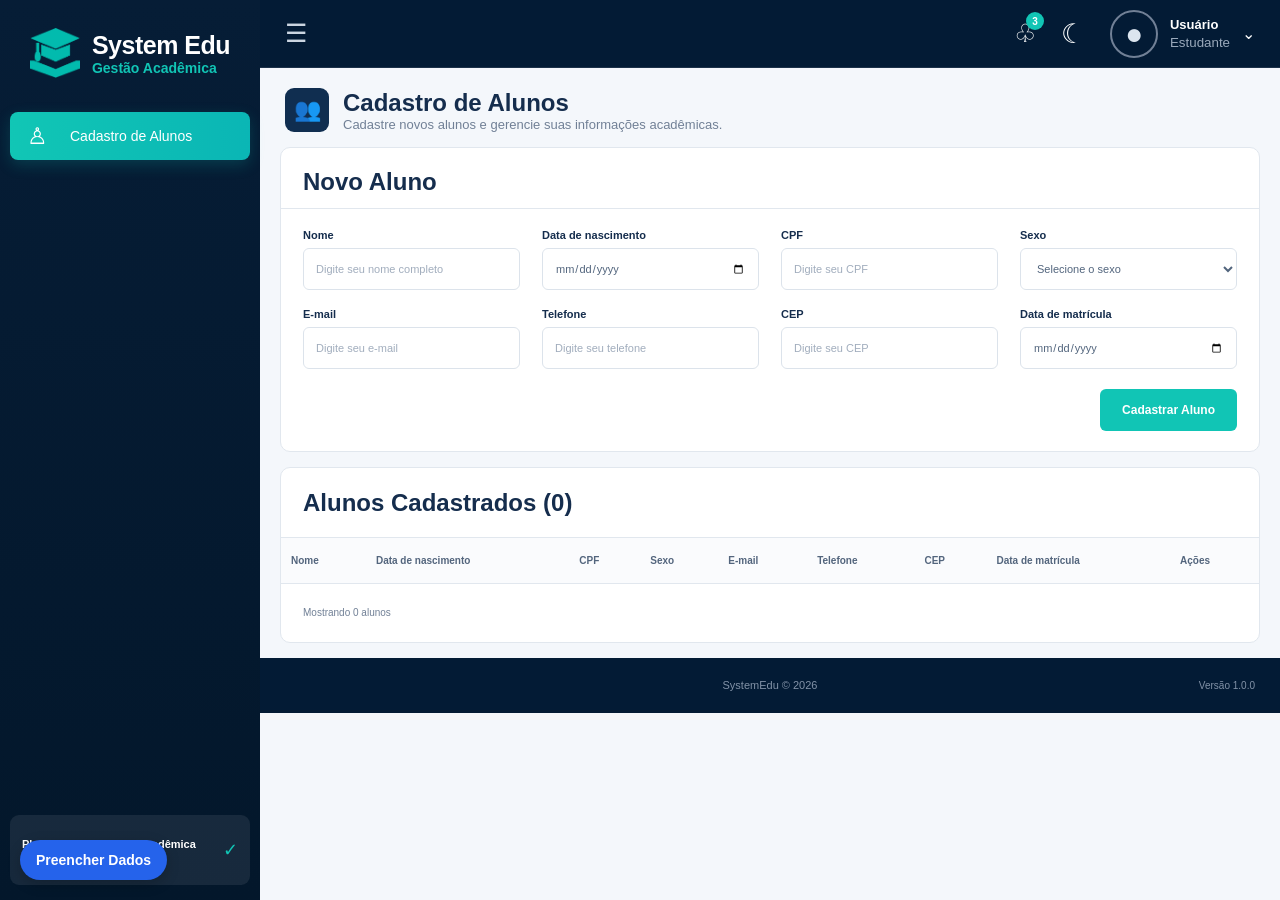
==== commit 38941ed5: "Form" ====
--- a/index.html
+++ b/index.html
@@ -81,7 +81,7 @@
       <section class="card student-form-card">
         <!-- Título do formulário -->
         <div class="card-title">
-          <h2>Novo Aluno</h2>
+          <h2 id="titulo-formulario">Novo Aluno</h2>
         </div>
 
         <!-- Formulário -->
@@ -113,6 +113,8 @@
               required
               placeholder="Digite seu CPF"
               type="text"
+              inputmode="numeric"
+              autocomplete="off"
               id="form_cpf"
             />
           </div>
@@ -150,6 +152,7 @@
               required
               placeholder="Digite seu telefone"
               type="text"
+              inputmode="numeric"
               id="form_telefone"
             />
           </div>
@@ -162,6 +165,7 @@
               required
               placeholder="Digite seu CEP"
               type="text"
+              inputmode="numeric"
               id="form_cep"
             />
           </div>
@@ -176,7 +180,15 @@
           <!-- Botão de cadastro -->
           <div class="form-actions">
             <button type="submit" class="btn-primary" id="form_btn">
-              💾 &nbsp; Cadastrar Aluno
+              Cadastrar Aluno
+            </button>
+            <button
+              type="button"
+              class="btn-secondary"
+              id="cancelar-edicao"
+              hidden
+            >
+              Cancelar
             </button>
           </div>
         </form>
@@ -293,6 +305,8 @@
         <small>Versão 1.0.0</small>
       </footer>
     </main>
+    <script src="./modal.js"></script>
     <script src="./script.js"></script>
+    <script src="./teste-flutuante.js"></script>
   </body>
 </html>
--- a/alunos.css
+++ b/alunos.css
@@ -186,6 +186,7 @@
 
   display: flex;
   justify-content: flex-end;
+  gap: 10px;
 
   margin-top: 2px;
 }
@@ -216,6 +217,26 @@
   background: var(--cyan-dark);
 
   transform: translateY(-1px);
+}
+
+.btn-secondary {
+  height: 42px;
+  padding: 0 18px;
+  border: 1px solid #cbd5e1;
+  border-radius: 6px;
+  background: #fff;
+  color: #52657d;
+  font-size: 12px;
+  font-weight: bold;
+  cursor: pointer;
+}
+
+.btn-secondary:hover {
+  background: #f1f5f9;
+}
+
+.btn-secondary[hidden] {
+  display: none;
 }
 
 /* ================================
@@ -632,9 +653,11 @@
 
   .form-actions {
     justify-content: stretch;
-  }
-
-  .btn-primary {
+    flex-direction: column-reverse;
+  }
+
+  .btn-primary,
+  .btn-secondary {
     width: 100%;
   }
 
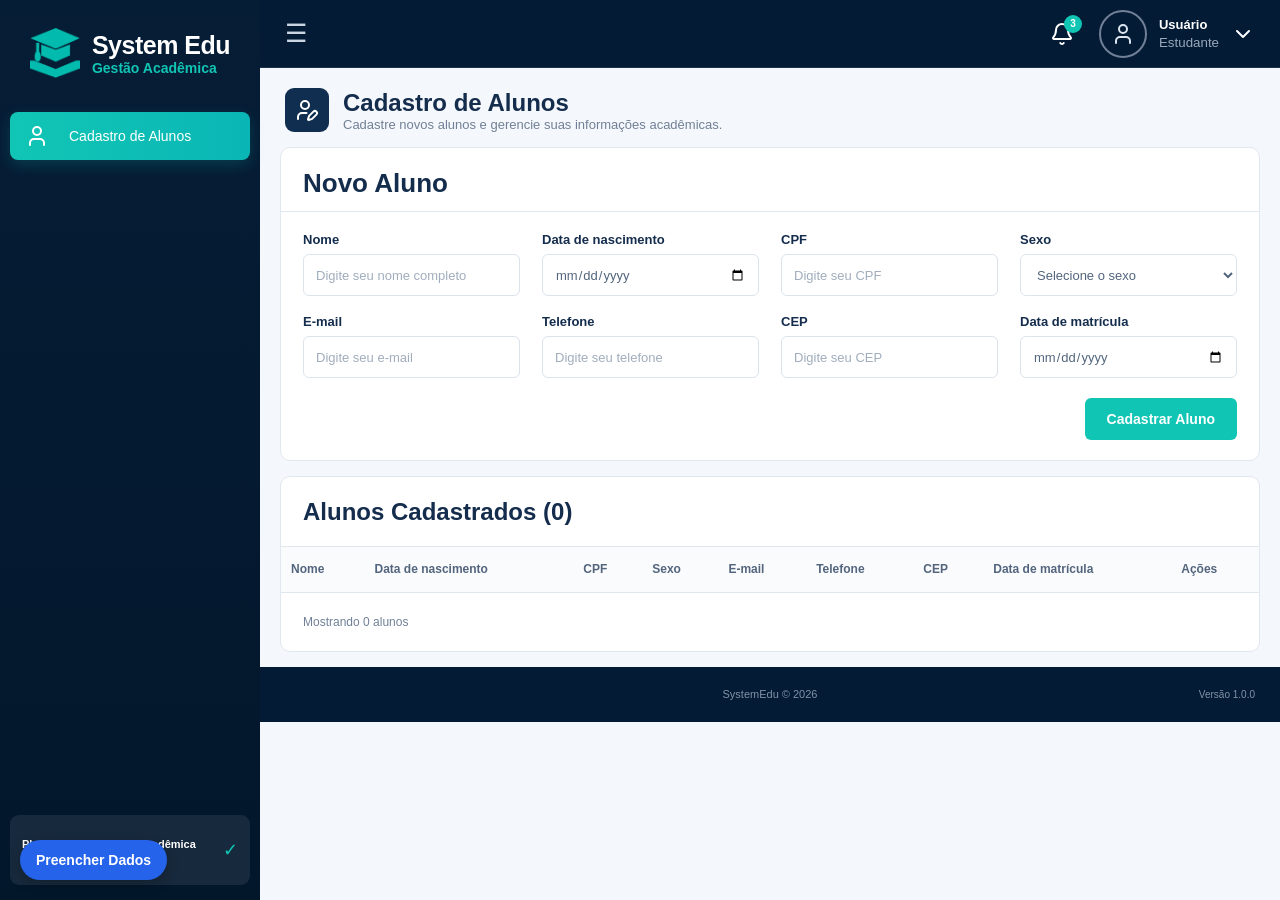
==== commit 1d71868e: "Lucide Icons" ====
--- a/index.html
+++ b/index.html
@@ -23,7 +23,21 @@
 
       <nav class="menu">
         <a href="#" class="menu-item active">
-          <span class="menu-icon">♙</span>
+          <svg
+            xmlns="http://www.w3.org/2000/svg"
+            width="24"
+            height="24"
+            viewBox="0 0 24 24"
+            fill="none"
+            stroke="currentColor"
+            stroke-width="2"
+            stroke-linecap="round"
+            stroke-linejoin="round"
+            class="lucide lucide-user preview-icon"
+          >
+            <path d="M19 21v-2a4 4 0 0 0-4-4H9a4 4 0 0 0-4 4v2" />
+            <circle cx="12" cy="7" r="4" />
+          </svg>
           Cadastro de Alunos
         </a>
       </nav>
@@ -45,27 +59,89 @@
 
         <div class="header-right">
           <div class="notification">
-            ♧
+            <svg
+              xmlns="http://www.w3.org/2000/svg"
+              width="24"
+              height="24"
+              viewBox="0 0 24 24"
+              fill="none"
+              stroke="currentColor"
+              stroke-width="2"
+              stroke-linecap="round"
+              stroke-linejoin="round"
+              class="lucide lucide-bell preview-icon"
+            >
+              <path d="M10.268 21a2 2 0 0 0 3.464 0" />
+              <path
+                d="M3.262 15.326A1 1 0 0 0 4 17h16a1 1 0 0 0 .74-1.673C19.41 13.956 18 12.499 18 8A6 6 0 0 0 6 8c0 4.499-1.411 5.956-2.738 7.326"
+              />
+            </svg>
             <span>3</span>
           </div>
 
-          <div class="moon">☾</div>
-
           <div class="profile">
-            <div class="avatar">●</div>
+            <div class="avatar">
+              <svg
+                xmlns="http://www.w3.org/2000/svg"
+                width="24"
+                height="24"
+                viewBox="0 0 24 24"
+                fill="none"
+                stroke="currentColor"
+                stroke-width="2"
+                stroke-linecap="round"
+                stroke-linejoin="round"
+                class="lucide lucide-user preview-icon"
+              >
+                <path d="M19 21v-2a4 4 0 0 0-4-4H9a4 4 0 0 0-4 4v2" />
+                <circle cx="12" cy="7" r="4" />
+              </svg>
+            </div>
 
             <div class="profile-info">
               <strong>Usuário</strong>
               <small>Estudante</small>
             </div>
 
-            <span>⌄</span>
+            <svg
+              xmlns="http://www.w3.org/2000/svg"
+              width="24"
+              height="24"
+              viewBox="0 0 24 24"
+              fill="none"
+              stroke="currentColor"
+              stroke-width="2"
+              stroke-linecap="round"
+              stroke-linejoin="round"
+              class="lucide lucide-chevron-down preview-icon"
+            >
+              <path d="m6 9 6 6 6-6" />
+            </svg>
           </div>
         </div>
       </header>
 
       <section class="page-header">
-        <div class="page-icon">👥</div>
+        <div class="page-icon">
+          <svg
+            xmlns="http://www.w3.org/2000/svg"
+            width="24"
+            height="24"
+            viewBox="0 0 24 24"
+            fill="none"
+            stroke="currentColor"
+            stroke-width="2"
+            stroke-linecap="round"
+            stroke-linejoin="round"
+            class="lucide lucide-user-pen preview-icon"
+          >
+            <path d="M11.5 15H7a4 4 0 0 0-4 4v2" />
+            <path
+              d="M21.378 16.626a1 1 0 0 0-3.004-3.004l-4.01 4.012a2 2 0 0 0-.506.854l-.837 2.87a.5.5 0 0 0 .62.62l2.87-.837a2 2 0 0 0 .854-.506z"
+            />
+            <circle cx="10" cy="7" r="4" />
+          </svg>
+        </div>
 
         <div>
           <h1>Cadastro de Alunos</h1>
--- a/alunos.css
+++ b/alunos.css
@@ -1,3 +1,14 @@
+svg {
+  cursor: pointer;
+}
+
+/* ================================
+  PERFIL
+================================ */
+.profile {
+  cursor: pointer;
+}
+
 /* ================================
    MAIN
 ================================ */
@@ -54,6 +65,14 @@
   font-size: 13px;
 }
 
+.header-right {
+  .notification {
+    display: flex;
+    justify-content: center;
+    align-items: center;
+  }
+}
+
 /* ================================
    CARD
 ================================ */
@@ -90,6 +109,10 @@
   padding-bottom: 12px;
 }
 
+.student-form-card .card-title h2 {
+  font-size: 26px;
+}
+
 .card-title h3::after {
   content: "";
 
@@ -126,7 +149,7 @@
 .form-group label {
   margin-bottom: 7px;
 
-  font-size: 11px;
+  font-size: 13px;
 
   font-weight: bold;
 
@@ -151,7 +174,7 @@
 
   font-family: inherit;
 
-  font-size: 11px;
+  font-size: 13px;
 
   outline: none;
 
@@ -204,7 +227,7 @@
 
   color: white;
 
-  font-size: 12px;
+  font-size: 14px;
 
   font-weight: bold;
 
@@ -226,7 +249,7 @@
   border-radius: 6px;
   background: #fff;
   color: #52657d;
-  font-size: 12px;
+  font-size: 14px;
   font-weight: bold;
   cursor: pointer;
 }
@@ -258,7 +281,7 @@
 }
 
 .table-header h3 {
-  font-size: 15px;
+  font-size: 17px;
 }
 
 .table-header h3 span {
@@ -296,7 +319,7 @@
 }
 
 .search-box span {
-  font-size: 20px;
+  font-size: 22px;
 
   color: #718096;
 }
@@ -309,7 +332,7 @@
 
   font-family: inherit;
 
-  font-size: 11px;
+  font-size: 13px;
 
   color: var(--text);
 }
@@ -331,7 +354,7 @@
 
   color: white;
 
-  font-size: 11px;
+  font-size: 13px;
 
   font-weight: bold;
 
@@ -373,7 +396,7 @@
 
   color: #53657d;
 
-  font-size: 10px;
+  font-size: 12px;
 
   font-weight: bold;
 }
@@ -387,7 +410,7 @@
 
   color: #52657d;
 
-  font-size: 10px;
+  font-size: 12px;
 }
 
 .students-table tbody tr {
@@ -415,7 +438,7 @@
 .student-name strong {
   color: var(--text);
 
-  font-size: 11px;
+  font-size: 13px;
 }
 
 /* ================================
@@ -436,7 +459,7 @@
 
   color: white;
 
-  font-size: 12px;
+  font-size: 14px;
 
   font-weight: bold;
 }
@@ -472,7 +495,7 @@
 
   gap: 5px;
 
-  font-size: 10px;
+  font-size: 12px;
 
   text-transform: capitalize;
 }
@@ -507,7 +530,7 @@
 
   cursor: pointer;
 
-  font-size: 13px;
+  font-size: 15px;
 
   transition: 0.2s;
 }
@@ -543,7 +566,7 @@
 
   color: var(--text-light);
 
-  font-size: 10px;
+  font-size: 12px;
 }
 
 /* ================================
@@ -572,7 +595,7 @@
 
   cursor: pointer;
 
-  font-size: 15px;
+  font-size: 17px;
 }
 
 .pagination button:hover {
@@ -608,7 +631,7 @@
 
   color: #52657d;
 
-  font-size: 10px;
+  font-size: 12px;
 
   outline: none;
 }
